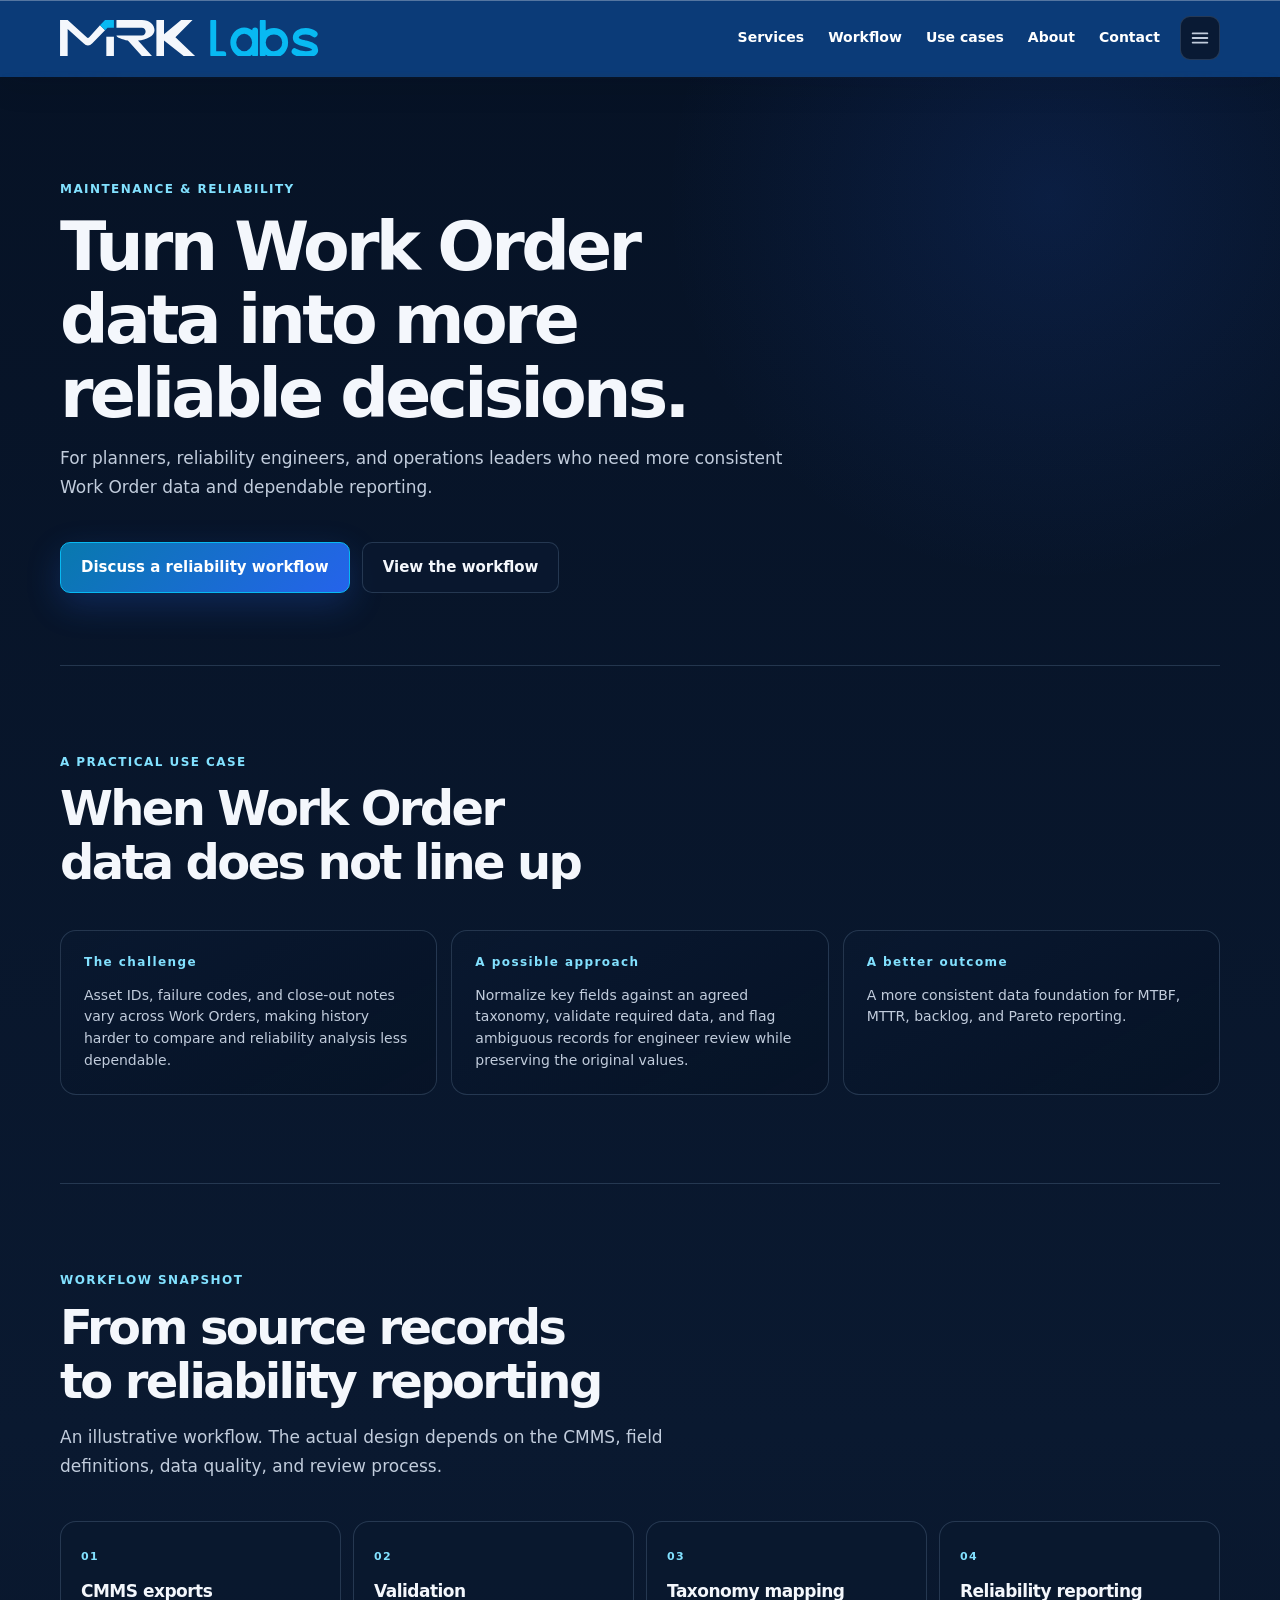
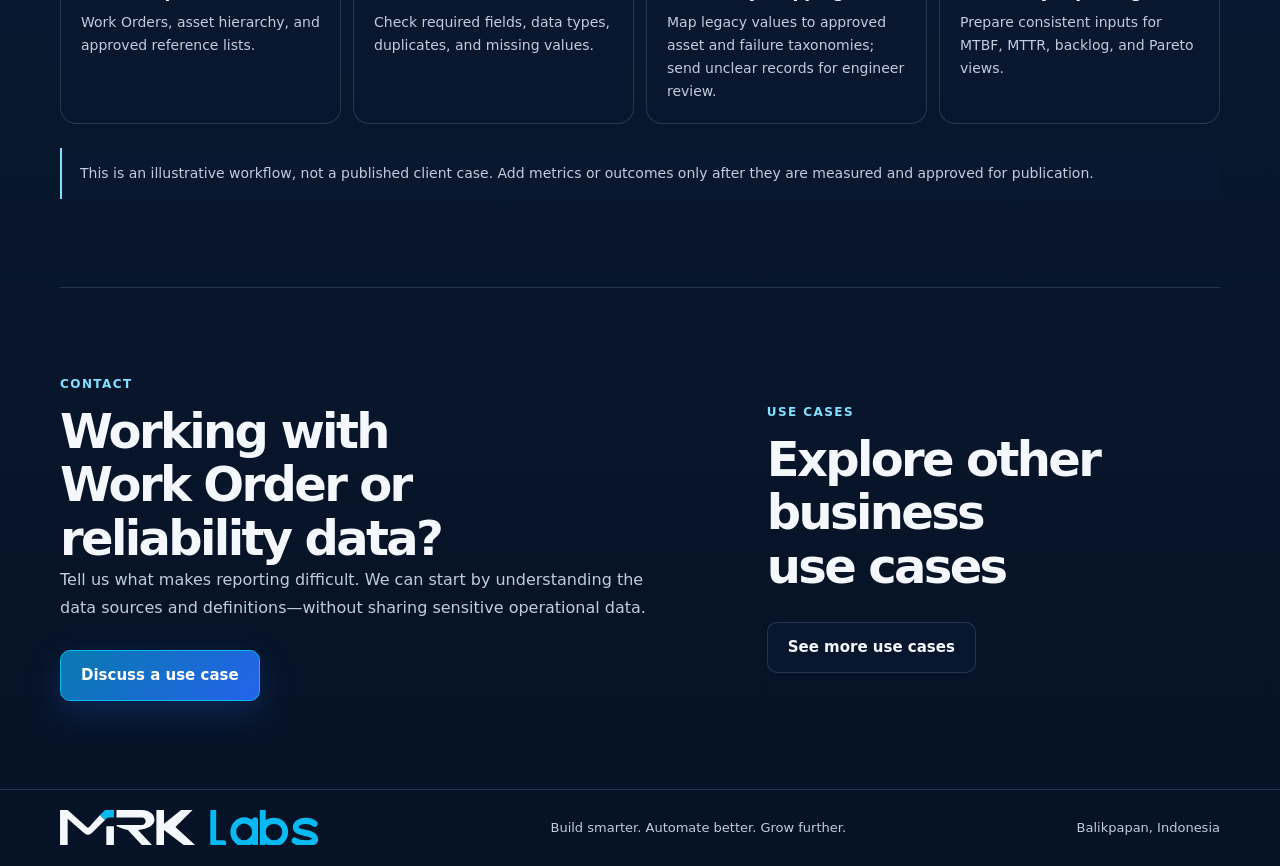
==== maintenance-reliability/index.html @ e716f24d "Add maintenance reliability use case Co-authored-by: Copilot <223556219+Copilot@users.noreply.github" ====
<!doctype html>
<html lang="en" data-theme="dark" data-asset-prefix="../">
  <head>
    <meta charset="utf-8">
    <meta name="viewport" content="width=device-width, initial-scale=1">
    <meta name="color-scheme" content="dark light">
    <meta
      name="description"
      content="A practical workflow for more consistent Work Order data and reliability reporting."
      data-description-en="A practical workflow for more consistent Work Order data and reliability reporting."
      data-description-id="Contoh workflow untuk merapikan data Work Order dan mendukung reliability reporting."
    >
    <meta name="theme-color" content="#F5F8FC">
    <title
      data-title-en="Maintenance &amp; Reliability | MRK Labs"
      data-title-id="Maintenance &amp; Reliability | MRK Labs"
    >Maintenance &amp; Reliability | MRK Labs</title>
    <link rel="icon" type="image/svg+xml" href="../assets/favicon.svg">
    <link rel="stylesheet" href="../styles.css?v=9">
  </head>
  <body>
    <a class="skip-link" href="#main-content" data-i18n="skip">Skip to content</a>

    <header class="site-header">
      <div class="container header-inner">
        <a class="brand-lockup" href="../#top" aria-label="MRK Labs">
          <img class="brand-wordmark" src="../assets/logo-primary.svg?v=15" alt="" aria-hidden="true">
        </a>
        <nav class="main-nav" aria-label="Main navigation" data-i18n-aria-label="navLabel">
          <a href="../#services" data-i18n="navServices">Services</a>
          <a href="../#process" data-i18n="navProcess">Workflow</a>
          <a href="../#use-cases" data-i18n="navUseCases">Use cases</a>
          <a href="../#about" data-i18n="navAbout">About</a>
          <a href="../#contact" data-i18n="navContact">Contact</a>
        </nav>
        <div class="header-menu">
          <button
            class="menu-toggle"
            id="menu-toggle"
            type="button"
            aria-expanded="false"
            aria-controls="header-menu-panel"
            aria-label="Toggle navigation menu"
            data-i18n-aria-label="menuToggleLabel"
          >
            <svg class="menu-icon" viewBox="0 0 24 24" aria-hidden="true" focusable="false">
              <path d="M4 7h16M4 12h16M4 17h16"></path>
            </svg>
          </button>
          <div class="header-menu-panel" id="header-menu-panel">
            <div class="header-controls">
              <button class="language-toggle" id="language-toggle" type="button" role="switch" aria-checked="false" aria-label="Switch language to Indonesian">
                <span class="language-option language-en" aria-hidden="true">EN</span>
                <span class="language-option language-id" aria-hidden="true">ID</span>
                <span class="language-thumb" aria-hidden="true"></span>
              </button>
              <div class="theme-picker" role="group" aria-label="Choose background theme" data-i18n-aria-label="themePickerLabel">
                <button class="theme-option" type="button" data-theme-value="dark" aria-pressed="true" data-i18n="themeNavy">Navy</button>
                <button class="theme-option" type="button" data-theme-value="light" aria-pressed="false" data-i18n="themeWhite">White</button>
              </div>
            </div>
          </div>
        </div>
      </div>
    </header>

    <main id="main-content">
      <section class="section container reliability-hero" id="top" aria-labelledby="maintenance-title">
        <div class="section-heading reveal">
          <p class="eyebrow" data-i18n="maintenanceEyebrow">MAINTENANCE &amp; RELIABILITY</p>
          <h1 id="maintenance-title" data-i18n="maintenanceTitle">Turn Work Order data into more reliable decisions.</h1>
          <p class="section-intro" data-i18n="maintenanceIntro">For planners, reliability engineers, and operations leaders who need more consistent Work Order data and dependable reporting.</p>
        </div>
        <div class="hero-actions reveal">
          <a class="button button-primary" href="../#contact" data-i18n="maintenancePrimaryCta">Discuss a reliability workflow</a>
          <a class="button button-secondary" href="#maintenance-workflow" data-i18n="maintenanceSecondaryCta">View the workflow</a>
        </div>
      </section>

      <section class="section container" id="maintenance-case" aria-labelledby="maintenance-case-title">
        <div class="section-heading reveal">
          <p class="eyebrow" data-i18n="maintenanceCaseEyebrow">A PRACTICAL USE CASE</p>
          <h2 id="maintenance-case-title" data-i18n="maintenanceCaseTitle">When Work Order data does not line up</h2>
        </div>
        <div class="use-case-grid">
          <article class="use-case-card reveal">
            <p class="item-number" data-i18n="maintenanceChallengeTitle">The challenge</p>
            <p data-i18n="maintenanceChallengeText">Asset IDs, failure codes, and close-out notes vary across Work Orders, making history harder to compare and reliability analysis less dependable.</p>
          </article>
          <article class="use-case-card reveal">
            <p class="item-number" data-i18n="maintenanceApproachTitle">A possible approach</p>
            <p data-i18n="maintenanceApproachText">Normalize key fields against an agreed taxonomy, validate required data, and flag ambiguous records for engineer review while preserving the original values.</p>
          </article>
          <article class="use-case-card reveal">
            <p class="item-number" data-i18n="maintenanceOutcomeTitle">A better outcome</p>
            <p data-i18n="maintenanceOutcomeText">A more consistent data foundation for MTBF, MTTR, backlog, and Pareto reporting.</p>
          </article>
        </div>
      </section>

      <section class="section container" id="maintenance-workflow" aria-labelledby="maintenance-workflow-title">
        <div class="section-heading reveal">
          <p class="eyebrow" data-i18n="maintenanceWorkflowEyebrow">WORKFLOW SNAPSHOT</p>
          <h2 id="maintenance-workflow-title" data-i18n="maintenanceWorkflowTitle">From source records to reliability reporting</h2>
          <p class="section-intro" data-i18n="maintenanceWorkflowIntro">An illustrative workflow. The actual design depends on the CMMS, field definitions, data quality, and review process.</p>
        </div>
        <div class="principle-grid">
          <article class="principle-card reveal">
            <span class="principle-number">01</span>
            <h3 data-i18n="maintenanceStepOneTitle">CMMS exports</h3>
            <p data-i18n="maintenanceStepOneText">Work Orders, asset hierarchy, and approved reference lists.</p>
          </article>
          <article class="principle-card reveal">
            <span class="principle-number">02</span>
            <h3 data-i18n="maintenanceStepTwoTitle">Validation</h3>
            <p data-i18n="maintenanceStepTwoText">Check required fields, data types, duplicates, and missing values.</p>
          </article>
          <article class="principle-card reveal">
            <span class="principle-number">03</span>
            <h3 data-i18n="maintenanceStepThreeTitle">Taxonomy mapping</h3>
            <p data-i18n="maintenanceStepThreeText">Map legacy values to approved asset and failure taxonomies; send unclear records for engineer review.</p>
          </article>
          <article class="principle-card reveal">
            <span class="principle-number">04</span>
            <h3 data-i18n="maintenanceStepFourTitle">Reliability reporting</h3>
            <p data-i18n="maintenanceStepFourText">Prepare consistent inputs for MTBF, MTTR, backlog, and Pareto views.</p>
          </article>
        </div>
        <p class="maintenance-note reveal" data-i18n="maintenanceNote">This is an illustrative workflow, not a published client case. Add metrics or outcomes only after they are measured and approved for publication.</p>
      </section>

      <section class="section contact-section container" aria-labelledby="maintenance-contact-title">
        <div class="contact-copy reveal">
          <p class="eyebrow" data-i18n="contactEyebrow">CONTACT</p>
          <h2 id="maintenance-contact-title" data-i18n="maintenanceContactTitle">Working with Work Order or reliability data?</h2>
          <p data-i18n="maintenanceContactText">Tell us what makes reporting difficult. We can start by understanding the data sources and definitions—without sharing sensitive operational data.</p>
          <a class="button button-primary" href="../#contact" data-i18n="maintenanceContactCta">Discuss a use case</a>
        </div>
        <div class="contact-copy reveal">
          <p class="eyebrow" data-i18n="useCasesEyebrow">USE CASES</p>
          <h2 data-i18n="maintenanceBackTitle">Explore other business use cases</h2>
          <a class="button button-secondary" href="../#use-cases" data-i18n="maintenanceBackCta">See more use cases</a>
        </div>
      </section>
    </main>

    <footer class="site-footer">
      <div class="container footer-inner">
        <a class="brand-lockup footer-brand-lockup" href="../#top" aria-label="MRK Labs">
          <img class="brand-wordmark" src="../assets/logo-primary.svg?v=15" alt="" aria-hidden="true">
        </a>
        <span data-i18n="footerTagline">Build smarter. Automate better. Grow further.</span>
        <span data-i18n="footerLocation">Balikpapan, Indonesia</span>
      </div>
    </footer>

    <script src="../script.js?v=13"></script>
  </body>
</html>
---- styles.css ----
:root {
  color-scheme: dark;
  --page-bg: #061225;
  --surface: #0a1930;
  --surface-soft: rgba(10, 25, 48, 0.82);
  --text: #f4f7fc;
  --muted: #c1ccdc;
  --accent: #08b9f2;
  --accent-strong: #82e1ff;
  --accent-blue: #2563eb;
  --accent-contrast: #061225;
  --control-bg: rgba(10, 25, 48, 0.9);
  --line: rgba(148, 185, 220, 0.2);
  --header-background: #0b3b78;
  --header-glass-highlight: rgba(255, 255, 255, 0.3);
  --header-text: #ffffff;
  --header-muted: #ffffff;
  --header-line: rgba(28, 60, 92, 0.2);
  --header-control-line: rgba(148, 185, 220, 0.2);
  --header-control-bg: rgba(10, 25, 48, 0.94);
  --header-control-muted: #c1ccdc;
  --header-selected-bg: #08b9f2;
  --header-selected-text: #061225;
  --header-focus: #82e1ff;
  --contrast-surface: #f4f7fc;
  --contrast-text: #061225;
  --contrast-muted: #40546b;
  --contrast-line: rgba(6, 18, 37, 0.16);
  --content-width: 1160px;
  --gutter: clamp(20px, 5vw, 56px);
  --radius: 16px;
  --shadow: 0 18px 50px rgba(2, 6, 23, 0.28);
}

* { box-sizing: border-box; }

html { scroll-behavior: smooth; }

body {
  min-width: 320px;
  margin: 0;
  overflow-x: hidden;
  background: var(--body-background,
    radial-gradient(circle at 82% 8%, rgba(37, 99, 235, 0.14), transparent 24rem),
    linear-gradient(180deg, #061225 0%, #0a1930 58%, #061225 100%));
  color: var(--text);
  font-family: system-ui, -apple-system, BlinkMacSystemFont, "Segoe UI", sans-serif;
  font-size: 16px;
  line-height: 1.65;
  -webkit-font-smoothing: antialiased;
  text-rendering: optimizeLegibility;
}

a { color: var(--accent-strong); text-decoration-thickness: 1px; text-underline-offset: 0.2em; }
a:hover { text-decoration-thickness: 2px; }
a:focus-visible, button:focus-visible, summary:focus-visible {
  outline: 3px solid var(--accent-strong);
  outline-offset: 4px;
}

.container {
  width: min(calc(100% - var(--gutter) * 2), var(--content-width));
  margin-inline: auto;
}

.skip-link {
  position: absolute;
  z-index: 100;
  top: 8px;
  left: 8px;
  min-height: 44px;
  padding: 10px 14px;
  background: var(--text);
  color: var(--page-bg);
  border-radius: 8px;
  transform: translateY(-150%);
}
.skip-link:focus { transform: translateY(0); }

.site-header {
  position: sticky;
  z-index: 50;
  top: 0;
  border-bottom: 1px solid transparent;
  background: var(--header-background);
  box-shadow: 0 8px 32px rgba(2, 6, 23, 0.1), inset 0 1px 0 var(--header-glass-highlight);
  -webkit-backdrop-filter: blur(24px) saturate(180%);
  backdrop-filter: blur(24px) saturate(180%);
}
.site-header::after {
  content: "";
  position: absolute;
  right: 0;
  bottom: -1px;
  left: 0;
  height: 3px;
  background: linear-gradient(90deg, transparent, var(--header-line) 12%, var(--header-line) 88%, transparent);
  filter: blur(1.5px);
  opacity: 1;
  pointer-events: none;
}

.header-inner {
  position: relative;
  min-height: 76px;
  display: grid;
  grid-template-columns: auto minmax(0, 1fr) auto;
  align-items: center;
  gap: 20px;
}
.header-menu { justify-self: end; }
.menu-toggle {
  width: 40px;
  height: 44px;
  display: grid;
  place-items: center;
  padding: 0;
  border: 1px solid var(--header-control-line);
  border-radius: 10px;
  background: var(--header-control-bg);
  color: var(--header-control-muted);
  cursor: pointer;
  touch-action: manipulation;
}
.menu-icon { width: 22px; height: 22px; fill: none; stroke: currentColor; stroke-width: 2; stroke-linecap: round; }
.header-menu-panel {
  position: absolute;
  z-index: 1;
  top: 100%;
  right: 0;
  width: min(126px, 100%);
  display: grid;
  gap: 12px;
  padding: 14px;
  border: 1px solid var(--line);
  border-radius: 12px;
  background: var(--surface);
  color: var(--text);
  box-shadow: 0 16px 36px rgba(2, 6, 23, 0.24);
}
.header-menu-panel[hidden] { display: none; }
.header-controls { display: grid; justify-items: start; gap: 10px; padding-top: 12px; border-top: 1px solid var(--line); }

.brand-lockup {
  min-width: 120px;
  min-height: 44px;
  display: inline-flex;
  align-items: center;
  color: var(--text);
  text-decoration: none;
  white-space: nowrap;
  transition: opacity 160ms ease;
}
.brand-lockup:hover { opacity: 0.82; text-decoration: none; }
.brand-wordmark { display: block; width: min(52vw, 260px); max-width: 100%; height: auto; flex: 0 1 auto; }

.theme-picker {
  width: 92px;
  height: 46px;
  flex: 0 0 92px;
  display: inline-flex;
  align-items: center;
  gap: 2px;
  padding: 0;
  border: 1px solid var(--header-control-line);
  border-radius: 999px;
  background: var(--header-control-bg);
}
.theme-option {
  width: 44px;
  flex: 0 0 44px;
  min-width: 44px;
  min-height: 44px;
  padding: 0;
  border: 0;
  border-radius: 999px;
  background: transparent;
  color: var(--header-control-muted);
  font: inherit;
  font-size: 10px;
  font-weight: 800;
  cursor: pointer;
  touch-action: manipulation;
}
.theme-option[aria-pressed="true"] { background: var(--header-selected-bg); color: var(--header-selected-text); }

.main-nav {
  display: flex;
  justify-self: end;
  align-items: center;
  gap: clamp(10px, 2vw, 24px);
}

.main-nav a {
  min-height: 44px;
  display: inline-flex;
  align-items: center;
  color: var(--header-muted);
  font-size: 14px;
  font-weight: 600;
  text-decoration: none;
}
.main-nav a:hover { color: var(--header-text); }

.language-toggle {
  position: relative;
  width: 88px;
  height: 44px;
  display: inline-flex;
  align-items: center;
  justify-content: space-around;
  padding: 3px;
  border: 1px solid var(--header-control-line);
  border-radius: 999px;
  background: var(--header-control-bg);
  color: var(--header-control-muted);
  font: inherit;
  font-size: 11px;
  font-weight: 800;
  cursor: pointer;
  touch-action: manipulation;
}
.language-option { position: relative; z-index: 1; width: 40px; text-align: center; transition: color 180ms ease; }
.language-en { color: var(--header-selected-text); }
.language-thumb {
  position: absolute;
  top: 5px;
  left: 3px;
  width: 44px;
  height: 34px;
  border-radius: 999px;
  background: var(--header-selected-bg);
  transition: transform 180ms ease;
}
.language-toggle[aria-checked="true"] .language-thumb { transform: translateX(40px); }
.language-toggle[aria-checked="true"] .language-en { color: var(--header-control-muted); }
.language-toggle[aria-checked="true"] .language-id { color: var(--header-selected-text); }

.site-header a:focus-visible, .site-header button:focus-visible {
  outline-color: var(--header-focus);
}

.hero {
  position: relative;
  isolation: isolate;
  min-height: 620px;
  display: grid;
  grid-template-columns: minmax(0, 1.08fr) minmax(0, 0.92fr);
  align-items: center;
  gap: clamp(44px, 8vw, 100px);
  padding-block: 88px 96px;
}
.hero::before {
  content: "";
  position: absolute;
  z-index: 1;
  inset-block: 0;
  left: 50%;
  width: var(--hero-wave-width, 100vw);
  transform: translateX(-50%);
  background:
    linear-gradient(90deg, rgba(6, 18, 37, 0.32), rgba(6, 18, 37, 0.12) 38%, transparent 74%),
    linear-gradient(180deg, rgba(6, 18, 37, 0.18), transparent 34%, transparent 78%, rgba(6, 18, 37, 0.1));
  pointer-events: none;
}
.particle-wave {
  position: absolute;
  z-index: 0;
  top: 0;
  left: 50%;
  width: var(--hero-wave-width, 100vw);
  height: var(--hero-wave-height, calc(100% + 220px));
  transform: translateX(-50%);
  pointer-events: none;
}
.hero > :not(.particle-wave) {
  position: relative;
  z-index: 2;
}

.eyebrow, .item-number, .comparison-label {
  margin: 0;
  color: var(--accent-strong);
  font-size: 12px;
  font-weight: 800;
  letter-spacing: 0.12em;
  line-height: 1.4;
}

.hero h1 {
  max-width: 760px;
  margin: 18px 0 16px;
  font-size: clamp(44px, 6.2vw, 76px);
  font-weight: 800;
  letter-spacing: -0.065em;
  line-height: 1.02;
  text-wrap: balance;
}
.accent-text {
  display: block;
  background: linear-gradient(90deg, var(--accent-strong), #93c5fd 55%, var(--accent-blue));
  background-clip: text;
  -webkit-background-clip: text;
  color: transparent;
}
.hero-tagline { margin: 0 0 10px; color: var(--text); font-size: 21px; font-weight: 700; }
.hero-description { max-width: 590px; margin: 0; color: var(--muted); font-size: 17px; line-height: 1.75; }
.hero-actions { display: flex; flex-wrap: wrap; align-items: center; gap: 12px; }

.button {
  min-height: 48px;
  width: fit-content;
  display: inline-flex;
  align-items: center;
  justify-content: center;
  margin-top: 28px;
  padding: 12px 20px;
  border: 1px solid var(--accent);
  border-radius: 10px;
  font-size: 15px;
  font-weight: 800;
  text-decoration: none;
  transition: transform 180ms ease, background 180ms ease, box-shadow 180ms ease;
}
.button-primary {
  background: linear-gradient(135deg, #0879ae, #2563eb);
  color: #fff;
  box-shadow: 0 12px 34px rgba(37, 99, 235, 0.24);
}
.button:hover { transform: translateY(-2px); box-shadow: 0 16px 38px rgba(37, 99, 235, 0.32); text-decoration: none; }
.button:active { transform: translateY(0); }

.button-secondary {
  border-color: var(--line);
  background: var(--surface-soft);
  color: var(--text);
}
.button-secondary:hover { border-color: rgba(8, 185, 242, 0.6); }

.showcase {
  position: relative;
  min-width: 0;
  overflow: clip;
  padding: 18px;
  border: 1px solid rgba(148, 185, 220, 0.24);
  border-radius: 20px;
  background:
    radial-gradient(ellipse at 86% 4%, rgba(8, 185, 242, 0.11), transparent 36%),
    linear-gradient(145deg, rgba(10, 25, 48, 0.96), rgba(6, 18, 37, 0.97));
  box-shadow: 0 24px 60px rgba(2, 6, 23, 0.38), 0 0 42px rgba(8, 185, 242, 0.07);
  backdrop-filter: blur(12px);
}
.showcase::before {
  content: "";
  position: absolute;
  top: -110px;
  right: -100px;
  width: 210px;
  height: 210px;
  border-radius: 50%;
  background: rgba(8, 185, 242, 0.07);
  filter: blur(28px);
  pointer-events: none;
}
.showcase-heading { position: relative; display: flex; align-items: center; justify-content: space-between; gap: 12px; }
.showcase-heading .eyebrow { font-size: 10px; }
.showcase-count { color: #a9bed5; font-size: 11px; font-weight: 750; letter-spacing: 0.12em; font-variant-numeric: tabular-nums; }
.showcase-stage { position: relative; height: 374px; margin: 12px 0 8px; overflow: hidden; }
.showcase-track {
  display: flex;
  width: 500%;
  height: 100%;
  transition: transform 700ms cubic-bezier(0.22, 0.68, 0, 1) 180ms;
}
.showcase-scene {
  position: relative;
  flex: 0 0 20%;
  width: 20%;
  min-width: 0;
  height: 100%;
  display: grid;
  grid-template-rows: minmax(0, 1fr) auto;
  align-items: center;
  pointer-events: none;
  transform: scale(0.96);
  transition: transform 180ms ease, opacity 180ms ease;
}
.showcase-scene[data-active="true"] { z-index: 1; transform: scale(1); }
.showcase-scene[data-exiting="true"] { opacity: 0.72; transform: translate3d(-8px, 0, 0) scale(0.94); }
.showcase-scene--clone { transform: none; }
.scene-art { display: block; width: 100%; height: 100%; max-height: 250px; overflow: visible; color: var(--accent); }
.scene-art .scene-link, .scene-art .ai-links path, .scene-art .responsive-link, .scene-art .document-flow {
  stroke: rgba(74, 164, 215, 0.48);
  stroke-width: 1.4;
  stroke-dasharray: 6 8;
}
.scene-art .scene-link-secondary { stroke: rgba(8, 185, 242, 0.26); stroke-dasharray: 3 8; }
.scene-art .scene-node rect, .scene-art .system-panel rect, .scene-art .document-sheet rect, .scene-art .data-grid rect,
.scene-art .browser-frame rect, .scene-art .mobile-frame rect {
  fill: rgba(10, 25, 48, 0.88);
  stroke: rgba(96, 169, 210, 0.48);
  stroke-width: 1.3;
}
.scene-art .scene-node path, .scene-art .scene-node circle, .scene-art .system-panel path,
.scene-art .document-sheet path, .scene-art .data-grid path, .scene-art .data-grid circle,
.scene-art .browser-frame path, .scene-art .mobile-frame path {
  stroke: #8edcf4;
  stroke-width: 1.5;
  stroke-linecap: round;
  stroke-linejoin: round;
}
.scene-art .scene-node circle, .scene-art .data-grid circle { fill: rgba(8, 185, 242, 0.2); }
.scene-art .scene-endpoint { fill: #08b9f2; filter: drop-shadow(0 0 7px rgba(8, 185, 242, 0.75)); }
.scene-art .scene-traveler { fill: #b7f2ff; filter: drop-shadow(0 0 5px rgba(8, 185, 242, 0.9)); }
.scene-art .ai-orbit ellipse { stroke: rgba(8, 185, 242, 0.38); stroke-width: 1; stroke-dasharray: 3 7; }
.scene-art .ai-points circle { fill: #08b9f2; filter: drop-shadow(0 0 5px rgba(8, 185, 242, 0.65)); }
.scene-art .ai-core circle { fill: rgba(8, 185, 242, 0.08); stroke: rgba(8, 185, 242, 0.65); stroke-width: 1.5; }
.scene-art .ai-core path { stroke: #a8edff; stroke-width: 1.6; stroke-linecap: round; }
.scene-art .ai-spark { fill: #b7f2ff; }
.scene-art .document-sheet rect { fill: rgba(10, 25, 48, 0.94); }
.scene-art .document-sheet-back { opacity: 0.42; }
.scene-art .document-scan { fill: #08b9f2; filter: drop-shadow(0 0 7px rgba(8, 185, 242, 0.8)); }
.scene-art .document-particle { fill: #b7f2ff; filter: drop-shadow(0 0 5px rgba(8, 185, 242, 0.8)); }
.scene-art .data-grid path { stroke: rgba(8, 185, 242, 0.24); stroke-width: 1; }
.scene-art .system-panel-main > rect:first-child, .scene-art .browser-frame > rect:first-child { fill: rgba(8, 25, 48, 0.95); }
.scene-art .system-panel-main > path:first-of-type, .scene-art .browser-frame > path:first-of-type { stroke: rgba(8, 185, 242, 0.34); }
.scene-art .system-panel-float rect { fill: rgba(12, 39, 67, 0.95); }
.scene-art .system-signal, .scene-art .responsive-point { fill: #08b9f2; filter: drop-shadow(0 0 6px rgba(8, 185, 242, 0.8)); }
.scene-art .browser-hero { fill: rgba(37, 99, 235, 0.2); stroke: rgba(8, 185, 242, 0.44); }
.scene-caption { position: relative; z-index: 2; padding: 10px 4px 2px; }
.scene-kicker { color: var(--accent-strong); font-size: 9px; font-weight: 800; letter-spacing: 0.13em; }
.scene-caption h2 { margin: 6px 0 4px; color: var(--text); font-size: clamp(18px, 1.7vw, 22px); font-weight: 750; letter-spacing: -0.035em; line-height: 1.2; }
.scene-caption p { max-width: 390px; margin: 0; color: var(--muted); font-size: 13px; line-height: 1.5; }
.showcase-controls { position: relative; z-index: 2; display: grid; grid-template-columns: repeat(5, minmax(44px, 1fr)); gap: 8px; }
.showcase-tab {
  position: relative;
  min-width: 44px;
  min-height: 44px;
  padding: 8px 6px 10px;
  border: 1px solid rgba(148, 185, 220, 0.16);
  border-radius: 9px;
  background: rgba(10, 25, 48, 0.54);
  color: #91a5bd;
  font: inherit;
  font-size: 10px;
  font-weight: 800;
  letter-spacing: 0.1em;
  text-align: center;
  cursor: pointer;
  transition: border-color 220ms ease, color 220ms ease, background 220ms ease;
}
.showcase-tab::after { content: ""; position: absolute; right: 7px; bottom: 4px; left: 7px; height: 2px; border-radius: 2px; background: transparent; transform: scaleX(0); transform-origin: left center; }
.showcase-tab:hover, .showcase-tab[aria-selected="true"] { border-color: rgba(8, 185, 242, 0.4); background: rgba(8, 185, 242, 0.08); color: var(--text); }
.showcase-tab[aria-selected="true"]::after { background: var(--accent); transform: scaleX(1); }
.showcase[data-rotating="true"] .showcase-tab[aria-selected="true"]::after { animation: showcase-progress 3.5s linear both; }
.showcase[data-paused="true"] .showcase-tab[aria-selected="true"]::after,
.showcase[data-rotating="false"] .showcase-tab[aria-selected="true"]::after { animation-play-state: paused; }
@keyframes showcase-progress { from { transform: scaleX(0); } to { transform: scaleX(1); } }
@keyframes route-draw { from { stroke-dashoffset: 70; opacity: 0.2; } to { stroke-dashoffset: 0; opacity: 1; } }
@keyframes node-arrive { from { opacity: 0.2; transform: scale(0.82); } to { opacity: 1; transform: scale(1); } }
@keyframes route-travel { from { transform: translateX(0); } to { transform: translateX(284px); } }
@keyframes branch-travel { from { transform: translateX(0); } to { transform: translateX(110px); } }
@keyframes orbit-turn { to { transform: rotate(360deg); } }
@keyframes core-breathe { 50% { transform: scale(1.055); filter: drop-shadow(0 0 12px rgba(8, 185, 242, 0.4)); } }
@keyframes spark-drift { 50% { opacity: 0.35; transform: translateY(-8px); } }
@keyframes scan-sweep { from { transform: translateY(-42px); opacity: 0; } 20%, 80% { opacity: 1; } to { transform: translateY(130px); opacity: 0; } }
@keyframes document-release { 50% { opacity: 0.35; transform: translateX(30px); } }
@keyframes grid-flash { 50% { fill: rgba(8, 185, 242, 0.34); } }
@keyframes panel-arrive { from { opacity: 0.15; transform: translateY(8px); } to { opacity: 1; transform: translateY(0); } }
@keyframes chart-grow { from { stroke-dashoffset: 92; } to { stroke-dashoffset: 0; } }
@keyframes browser-assemble { from { opacity: 0.3; transform: translateY(8px); } to { opacity: 1; transform: translateY(0); } }
@keyframes responsive-connect { 50% { stroke-dashoffset: 0; opacity: 1; } }
.showcase-scene[data-active="true"] .scene-link { animation: route-draw 1.25s ease-out both; }
.showcase-scene[data-active="true"] .scene-node { transform-box: fill-box; transform-origin: center; animation: node-arrive 520ms ease-out both; }
.showcase-scene[data-active="true"] .scene-node-two { animation-delay: 120ms; }
.showcase-scene[data-active="true"] .scene-node-three { animation-delay: 240ms; }
.showcase-scene[data-active="true"] .scene-node-four { animation-delay: 360ms; }
.showcase-scene[data-active="true"] .scene-node-five { animation-delay: 480ms; }
.showcase-scene[data-active="true"] .traveler-one { animation: route-travel 2.7s ease-in-out infinite; }
.showcase-scene[data-active="true"] .traveler-two { animation: branch-travel 2.2s ease-in-out infinite; }
.showcase-scene[data-active="true"] .traveler-three { animation: branch-travel 2.5s ease-in-out infinite reverse; }
.showcase-scene[data-active="true"] .ai-orbit { transform-box: fill-box; transform-origin: center; animation: orbit-turn 22s linear infinite; }
.showcase-scene[data-active="true"] .ai-core { transform-box: fill-box; transform-origin: center; animation: core-breathe 3.2s ease-in-out infinite; }
.showcase-scene[data-active="true"] .ai-spark { animation: spark-drift 2.4s ease-in-out infinite; }
.showcase-scene[data-active="true"] .ai-spark-two { animation-delay: 1.1s; }
.showcase-scene[data-active="true"] .document-scan { animation: scan-sweep 3.1s ease-in-out infinite; }
.showcase-scene[data-active="true"] .doc-particle-one { animation: document-release 2.1s ease-in-out infinite; }
.showcase-scene[data-active="true"] .doc-particle-two { animation: document-release 2.1s 0.7s ease-in-out infinite; }
.showcase-scene[data-active="true"] .data-grid circle { animation: grid-flash 1.7s ease-in-out infinite; }
.showcase-scene[data-active="true"] .data-grid circle:nth-of-type(2) { animation-delay: 350ms; }
.showcase-scene[data-active="true"] .data-grid circle:nth-of-type(3) { animation-delay: 700ms; }
.showcase-scene[data-active="true"] .system-panel { transform-box: fill-box; transform-origin: center; animation: panel-arrive 850ms ease-out both; }
.showcase-scene[data-active="true"] .system-panel-float { animation-delay: 220ms; }
.showcase-scene[data-active="true"] .system-panel-main path:last-child { stroke-dasharray: 92; animation: chart-grow 1.8s 450ms ease-out both; }
.showcase-scene[data-active="true"] .system-signal { animation: spark-drift 1.8s ease-in-out infinite; }
.showcase-scene[data-active="true"] .browser-frame, .showcase-scene[data-active="true"] .mobile-frame { transform-box: fill-box; transform-origin: center; animation: browser-assemble 800ms ease-out both; }
.showcase-scene[data-active="true"] .mobile-frame { animation-delay: 500ms; }
.showcase-scene[data-active="true"] .responsive-link { stroke-dasharray: 24; stroke-dashoffset: 24; animation: responsive-connect 1.2s 750ms ease-out infinite; }
.showcase[data-paused="true"] .scene-art *,
.showcase[data-paused="true"] .scene-art *::before,
.showcase[data-paused="true"] .scene-art *::after,
.showcase[data-paused="true"] .showcase-tab::after { animation-play-state: paused !important; }
@keyframes service-nudge { 50% { transform: translateY(-3px); } }
.service-card:hover .service-visual--automation circle:nth-child(odd),
.service-card:hover .service-visual--ai circle,
.service-card:hover .service-visual--documents circle,
.service-card:hover .service-visual--systems circle,
.service-card:hover .service-visual--infrastructure rect:last-of-type { animation: service-nudge 1.2s ease-in-out infinite; }

.section { padding-block: 88px; border-top: 1px solid var(--line); }
.hero + .section { border-top: 0; }
.section-heading { max-width: 680px; margin-bottom: 40px; }
.section-intro { max-width: 660px; margin: 14px 0 0; color: var(--muted); font-size: 17px; line-height: 1.7; }
.intro-video-section .section-heading { max-width: 760px; }
.intro-video-frame {
  overflow: hidden;
  width: min(100%, 980px);
  margin-inline: auto;
  border: 1px solid rgba(148, 185, 220, 0.22);
  border-radius: 14px;
  background: #090d13;
  box-shadow: var(--shadow);
}
.video-window-bar {
  min-height: 42px;
  display: grid;
  grid-template-columns: 1fr auto 1fr;
  align-items: center;
  padding-inline: 14px;
  border-bottom: 1px solid rgba(255, 255, 255, 0.08);
  background: linear-gradient(180deg, #20252d, #171b21);
  color: #d7dce5;
}
.video-window-controls { display: flex; align-items: center; gap: 7px; }
.video-window-dot { width: 12px; height: 12px; border-radius: 50%; box-shadow: inset 0 0 0 1px rgba(0, 0, 0, 0.14); }
.video-window-dot--close { background: #ff5f57; }
.video-window-dot--minimize { background: #febc2e; }
.video-window-dot--maximize { background: #28c840; }
.video-window-title { overflow: hidden; max-width: 100%; font-size: 12px; font-weight: 600; text-align: center; text-overflow: ellipsis; white-space: nowrap; }
.video-window-spacer { min-width: 0; }
.intro-video { display: block; width: 100%; aspect-ratio: 16 / 9; background: #020817; }
.section-heading h2, .contact-copy h2 {
  margin: 12px 0 0;
  font-size: clamp(32px, 4.2vw, 48px);
  font-weight: 800;
  letter-spacing: -0.055em;
  line-height: 1.12;
  text-wrap: balance;
}

.service-grid { display: grid; grid-template-columns: repeat(6, minmax(0, 1fr)); gap: 16px; }
.service-card {
  min-width: 0;
  min-height: 430px;
  grid-column: span 2;
  display: flex;
  flex-direction: column;
  padding: 24px;
  border: 1px solid var(--line);
  border-radius: var(--radius);
  background: var(--surface-soft);
  box-shadow: 0 12px 32px rgba(2, 6, 23, 0.14);
  backdrop-filter: blur(10px);
  transition: transform 180ms ease, border-color 180ms ease, box-shadow 180ms ease;
}
.service-card:nth-child(4) { grid-column: 2 / span 2; }
.service-card:nth-child(5) { grid-column: 4 / span 2; }
.service-card:hover { transform: translateY(-6px); border-color: rgba(8, 185, 242, 0.42); box-shadow: var(--shadow); }
.service-visual { height: 76px; display: flex; align-items: center; margin-bottom: 18px; color: var(--accent-strong); }
.service-visual svg { width: 132px; height: 72px; overflow: visible; stroke: currentColor; stroke-width: 1.35; stroke-linecap: round; stroke-linejoin: round; }
.service-visual circle, .service-visual rect { fill: rgba(8, 185, 242, 0.08); stroke: currentColor; }
.service-card h3, .process-list h3, .principle-card h3, .about-note h3 { margin: 12px 0 9px; font-size: 21px; line-height: 1.3; letter-spacing: -0.03em; }
.service-description, .process-list p, .principle-card p, .about-note > p:first-of-type, .contact-copy > p:not(.eyebrow) {
  margin: 0;
  color: var(--muted);
  line-height: 1.75;
}
.service-capabilities { display: grid; grid-template-columns: repeat(2, minmax(0, 1fr)); gap: 7px 12px; margin: 18px 0 20px; padding: 0; list-style: none; }
.service-capabilities li { position: relative; padding-left: 14px; color: #b7c8db; font-size: 13px; line-height: 1.45; }
.service-capabilities li::before { content: ""; position: absolute; top: 0.55em; left: 0; width: 5px; height: 5px; border-radius: 50%; background: var(--accent); box-shadow: 0 0 8px rgba(8, 185, 242, 0.4); }
.service-link { width: fit-content; min-height: 44px; display: inline-flex; align-items: center; gap: 8px; margin-top: auto; color: var(--accent-strong); font-size: 13px; font-weight: 750; text-decoration: none; }
.service-link::after { content: "→"; transition: transform 180ms ease; }
.service-link:hover { text-decoration: none; }
.service-link:hover::after { transform: translateX(4px); }
.service-status {
  width: fit-content;
  margin: 20px 0 0;
  padding: 7px 10px;
  border: 1px solid rgba(8, 185, 242, 0.3);
  border-radius: 12px;
  background: rgba(8, 185, 242, 0.07);
  color: var(--accent-strong);
  font-size: 12px;
  font-weight: 800;
  line-height: 1.4;
}

.process-list { position: relative; margin: 0; padding: 0; display: grid; grid-template-columns: repeat(5, minmax(0, 1fr)); gap: 12px; list-style: none; }
.process-list::before { content: ""; position: absolute; top: 21px; right: 7%; left: 7%; height: 1px; background: linear-gradient(90deg, rgba(8, 185, 242, 0.12), rgba(8, 185, 242, 0.52), rgba(8, 185, 242, 0.12)); }
.process-list li { position: relative; min-width: 0; padding: 0 14px 16px; border-bottom: 1px solid var(--line); }
.process-index {
  position: relative;
  z-index: 1;
  width: 42px;
  height: 42px;
  display: grid;
  place-items: center;
  border: 1px solid var(--contrast-line);
  border-radius: 50%;
  background: var(--contrast-surface);
  color: var(--contrast-text);
  font-size: 11px;
  font-weight: 800;
  letter-spacing: 0.05em;
}
.process-list h3 { margin: 18px 0 8px; font-size: 17px; }
.process-list p { font-size: 14px; line-height: 1.6; }
.process-list.is-visible li { animation: process-arrive 520ms ease-out both; }
.process-list.is-visible li:nth-child(2) { animation-delay: 90ms; }
.process-list.is-visible li:nth-child(3) { animation-delay: 180ms; }
.process-list.is-visible li:nth-child(4) { animation-delay: 270ms; }
.process-list.is-visible li:nth-child(5) { animation-delay: 360ms; }
@keyframes process-arrive { from { opacity: 0.3; transform: translateY(10px); } to { opacity: 1; transform: translateY(0); } }

.use-case-grid { display: grid; grid-template-columns: repeat(6, minmax(0, 1fr)); gap: 14px; }
.use-case-card {
  grid-column: span 2;
  min-width: 0;
  padding: 23px;
  border: 1px solid var(--line);
  border-radius: var(--radius);
  background: linear-gradient(150deg, rgba(10, 25, 48, 0.8), rgba(6, 18, 37, 0.78));
  transition: transform 180ms ease, border-color 180ms ease, box-shadow 180ms ease;
}
.use-case-card:hover, .principle-card:hover { transform: translateY(-4px); border-color: rgba(8, 185, 242, 0.36); box-shadow: 0 14px 34px rgba(2, 6, 23, 0.22); }
.use-case-card h3 { min-height: 2.6em; margin: 14px 0 18px; font-size: 19px; line-height: 1.3; letter-spacing: -0.03em; }
.use-case-card > p:not(.item-number) { margin: 14px 0 0; color: var(--muted); font-size: 14px; line-height: 1.55; }
.use-case-card > p strong, .use-case-card > p span { display: block; }
.use-case-card > p strong { margin-bottom: 3px; color: var(--accent-strong); font-size: 10px; letter-spacing: 0.08em; text-transform: uppercase; }
.use-case-card .case-benefit { padding-top: 13px; border-top: 1px solid rgba(148, 185, 220, 0.14); }
.use-case-card .service-link { margin-top: 14px; }

.reliability-hero { padding-block: 104px 72px; border-top: 0; }
.reliability-hero .section-heading { max-width: 860px; }
.reliability-hero h1 {
  margin: 12px 0 0;
  font-size: clamp(40px, 6vw, 68px);
  font-weight: 800;
  letter-spacing: -0.055em;
  line-height: 1.08;
  text-wrap: balance;
}
.reliability-hero .section-intro { max-width: 760px; }
.reliability-hero .hero-actions { margin-top: 24px; }
.reliability-hero .button { margin-top: 0; }
.maintenance-note {
  margin: 24px 0 0;
  padding: 14px 18px;
  border-left: 2px solid var(--accent-strong);
  background: var(--surface-soft);
  color: var(--muted);
  font-size: 14px;
  line-height: 1.6;
}

.about-section { display: block; }
.about-section .section-heading { max-width: 740px; }
.principle-grid { display: grid; grid-template-columns: repeat(4, minmax(0, 1fr)); gap: 12px; }
.principle-card { min-width: 0; padding: 20px; border: 1px solid var(--line); border-radius: var(--radius); background: rgba(10, 25, 48, 0.62); transition: transform 180ms ease, border-color 180ms ease, box-shadow 180ms ease; }
.principle-number { color: var(--accent-strong); font-size: 11px; font-weight: 800; letter-spacing: 0.12em; }
.principle-card h3 { margin-top: 12px; font-size: 17px; }
.principle-card p { margin: 0; color: var(--muted); font-size: 14px; line-height: 1.65; }
.about-note {
  max-width: 820px;
  margin-top: 28px;
  padding: 24px 26px;
  border-left: 2px solid var(--accent);
  border-radius: 0 var(--radius) var(--radius) 0;
  background: var(--surface-soft);
  color: var(--text);
  box-shadow: 0 12px 32px rgba(2, 6, 23, 0.18);
}
.about-note h3 { margin-top: 0; font-size: 18px; }
.about-note > p:first-of-type { max-width: 740px; color: var(--muted); }
.location-line { margin: 16px 0 0; padding-top: 13px; border-top: 1px solid var(--line); color: var(--muted); font-size: 13px; }

.faq-list { border-top: 1px solid var(--line); }
.faq-list details { border-bottom: 1px solid var(--line); }
.faq-list summary {
  min-height: 64px;
  display: flex;
  align-items: center;
  gap: 16px;
  padding: 14px 4px;
  font-size: 18px;
  font-weight: 750;
  cursor: pointer;
}
.faq-list summary::after { content: "+"; margin-left: auto; color: var(--accent-strong); font-size: 24px; }
.faq-list details[open] summary::after { content: "−"; }
.faq-list details p { max-width: 760px; margin: 0; padding: 0 44px 20px 4px; color: var(--muted); }

.contact-section {
  display: grid;
  grid-template-columns: minmax(0, 1fr) minmax(320px, 0.75fr);
  align-items: center;
  gap: clamp(40px, 8vw, 112px);
}
.contact-copy { max-width: 600px; }
.contact-copy > p:last-child { margin-top: 16px; }
.contact-list { margin: 0; padding: 0; list-style: none; border-top: 1px solid var(--line); }
.contact-list li { border-bottom: 1px solid var(--line); }
.contact-list a { min-height: 64px; display: flex; align-items: center; justify-content: space-between; gap: 16px; color: var(--text); font-weight: 750; text-decoration: none; }
.contact-list a:hover { color: var(--accent-strong); }
.contact-list a span:last-child { max-width: 60%; overflow-wrap: anywhere; color: var(--muted); font-size: 14px; font-weight: 500; text-align: right; }

.site-footer { border-top: 1px solid var(--line); }
.footer-inner { min-height: 76px; display: flex; align-items: center; justify-content: space-between; gap: 16px; color: var(--muted); font-size: 13px; }
.footer-brand-lockup { flex: 0 0 auto; }
.footer-brand-lockup .brand-wordmark { width: min(42vw, 260px); }

.reveal { opacity: 0; transform: translateY(18px); transition: opacity 520ms ease, transform 520ms ease; }
.reveal.is-visible { opacity: 1; transform: translateY(0); }

html[data-theme="light"] {
  color-scheme: light;
  --page-bg: #f5f8fc;
  --surface: #ffffff;
  --surface-soft: #e4eef8;
  --text: #12243a;
  --muted: #40546b;
  --accent: #00658b;
  --accent-strong: #00658b;
  --accent-contrast: #ffffff;
  --line: #a7b6c6;
  --header-background: #f5f8fc;
  --header-glass-highlight: rgba(255, 255, 255, 0.16);
  --header-text: #061225;
  --header-muted: #12243a;
  --header-line: rgba(148, 185, 220, 0.2);
  --header-control-line: rgba(148, 185, 220, 0.2);
  --header-control-bg: rgba(10, 25, 48, 0.94);
  --header-control-muted: #c1ccdc;
  --header-selected-bg: #08b9f2;
  --header-selected-text: #061225;
  --header-focus: #82e1ff;
  --contrast-surface: #061225;
  --contrast-text: #f4f7fc;
  --contrast-muted: #c1ccdc;
  --contrast-line: rgba(244, 247, 252, 0.2);
  --control-bg: #d6e4f1;
  --card-blue: #2163c5;
  --shadow: 0 18px 50px rgba(27, 52, 80, 0.12);
  --body-background:
    radial-gradient(circle at 82% 8%, rgba(37, 99, 235, 0.09), transparent 24rem),
    linear-gradient(180deg, #f8fbff 0%, #edf4fa 58%, #f5f8fc 100%);
}

html[data-theme="light"] .accent-text {
  background-image: linear-gradient(90deg, #00658b, #2563eb);
}

html[data-theme="light"] .hero::before {
  background:
    linear-gradient(90deg, rgba(245, 248, 252, 0.38), rgba(245, 248, 252, 0.14) 38%, transparent 74%),
    linear-gradient(180deg, rgba(245, 248, 252, 0.2), transparent 34%, transparent 78%, rgba(245, 248, 252, 0.14));
}

html[data-theme="light"] .particle-wave {
  opacity: 0.7;
}

html[data-theme="light"] .showcase {
  border-color: rgba(255, 255, 255, 0.38);
  background:
    radial-gradient(ellipse at 86% 4%, rgba(255, 255, 255, 0.12), transparent 36%),
    linear-gradient(145deg, #00658b, #2563eb);
  box-shadow: 0 24px 60px rgba(27, 52, 80, 0.12), 0 0 42px rgba(8, 185, 242, 0.06);
}

html[data-theme="light"] .showcase-count {
  color: #ffffff;
}

html[data-theme="light"] .scene-art .scene-link,
html[data-theme="light"] .scene-art .ai-links path,
html[data-theme="light"] .scene-art .responsive-link,
html[data-theme="light"] .scene-art .document-flow {
  stroke: rgba(14, 86, 119, 0.72);
}

html[data-theme="light"] .scene-art .scene-node rect,
html[data-theme="light"] .scene-art .system-panel rect,
html[data-theme="light"] .scene-art .document-sheet rect,
html[data-theme="light"] .scene-art .data-grid rect,
html[data-theme="light"] .scene-art .browser-frame rect,
html[data-theme="light"] .scene-art .mobile-frame rect {
  fill: #e1edf8;
  stroke: rgba(14, 86, 119, 0.62);
}

html[data-theme="light"] .scene-art .scene-node path,
html[data-theme="light"] .scene-art .scene-node circle,
html[data-theme="light"] .scene-art .system-panel path,
html[data-theme="light"] .scene-art .document-sheet path,
html[data-theme="light"] .scene-art .data-grid path,
html[data-theme="light"] .scene-art .browser-frame path,
html[data-theme="light"] .scene-art .mobile-frame path,
html[data-theme="light"] .scene-art .ai-core path {
  stroke: #0e5677;
}

html[data-theme="light"] .scene-art .scene-link-secondary,
html[data-theme="light"] .scene-art .ai-orbit ellipse {
  stroke: rgba(14, 86, 119, 0.48);
}

html[data-theme="light"] .scene-art .scene-node circle,
html[data-theme="light"] .scene-art .data-grid circle,
html[data-theme="light"] .scene-art .ai-core circle {
  fill: rgba(0, 101, 139, 0.14);
}

html[data-theme="light"] .scene-art .scene-endpoint,
html[data-theme="light"] .scene-art .scene-traveler,
html[data-theme="light"] .scene-art .ai-points circle,
html[data-theme="light"] .scene-art .ai-spark,
html[data-theme="light"] .scene-art .document-scan,
html[data-theme="light"] .scene-art .document-particle,
html[data-theme="light"] .scene-art .system-signal,
html[data-theme="light"] .scene-art .responsive-point {
  fill: #00658b;
  filter: none;
}

html[data-theme="light"] .scene-art .ai-core circle {
  stroke: #00658b;
}

html[data-theme="light"] .scene-art .ai-core path {
  stroke: #0e5677;
}

html[data-theme="light"] .scene-art .browser-hero {
  fill: rgba(37, 99, 235, 0.12);
  stroke: rgba(0, 101, 139, 0.72);
}

html[data-theme="light"] .scene-art .data-grid path {
  stroke: rgba(0, 101, 139, 0.5);
}

html[data-theme="light"] .showcase-tab {
  border-color: var(--line);
  background: #e4eef8;
  color: #40546b;
}

html[data-theme="light"] .showcase-tab:hover,
html[data-theme="light"] .showcase-tab[aria-selected="true"] {
  border-color: #00658b;
  background: rgba(0, 101, 139, 0.16);
  color: var(--text);
}

html[data-theme="light"] .service-capabilities li {
  color: var(--muted);
}

html[data-theme="light"] .service-card:hover,
html[data-theme="light"] .use-case-card:hover,
html[data-theme="light"] .principle-card:hover {
  border-color: #00658b;
}

html[data-theme="light"] .service-status {
  border-color: rgba(0, 101, 139, 0.45);
  background: rgba(0, 101, 139, 0.08);
}

html[data-theme="light"] .process-list::before {
  background: linear-gradient(90deg, rgba(0, 101, 139, 0.22), rgba(0, 101, 139, 0.58), rgba(0, 101, 139, 0.22));
}

html[data-theme="light"] .use-case-card,
html[data-theme="light"] .principle-card,
html[data-theme="light"] .service-card {
  background: var(--card-blue);
}

html[data-theme="light"] .showcase {
  color: #ffffff;
}

html[data-theme="light"] .showcase .eyebrow,
html[data-theme="light"] .showcase .scene-kicker,
html[data-theme="light"] .showcase .scene-caption h2,
html[data-theme="light"] .showcase .scene-caption p {
  color: #ffffff;
}

html[data-theme="light"] .showcase .showcase-tab {
  border-color: rgba(255, 255, 255, 0.42);
  background: rgba(255, 255, 255, 0.12);
  color: #ffffff;
}

html[data-theme="light"] .showcase .showcase-tab:hover {
  background: rgba(255, 255, 255, 0.22);
}

html[data-theme="light"] .showcase .showcase-tab[aria-selected="true"] {
  border-color: #ffffff;
  background: #ffffff;
  color: #00658b;
}

html[data-theme="light"] .showcase .showcase-tab[aria-selected="true"]::after {
  background: #2563eb;
}

html[data-theme="light"] .showcase .scene-art .scene-link,
html[data-theme="light"] .showcase .scene-art .ai-links path,
html[data-theme="light"] .showcase .scene-art .responsive-link,
html[data-theme="light"] .showcase .scene-art .document-flow,
html[data-theme="light"] .showcase .scene-art .scene-link-secondary,
html[data-theme="light"] .showcase .scene-art .ai-orbit ellipse {
  stroke: rgba(255, 255, 255, 0.7);
}

html[data-theme="light"] .showcase .scene-art .scene-node rect,
html[data-theme="light"] .showcase .scene-art .system-panel rect,
html[data-theme="light"] .showcase .scene-art .document-sheet rect,
html[data-theme="light"] .showcase .scene-art .data-grid rect,
html[data-theme="light"] .showcase .scene-art .browser-frame rect,
html[data-theme="light"] .showcase .scene-art .mobile-frame rect {
  fill: rgba(255, 255, 255, 0.12);
  stroke: rgba(255, 255, 255, 0.8);
}

html[data-theme="light"] .showcase .scene-art .scene-node path,
html[data-theme="light"] .showcase .scene-art .scene-node circle,
html[data-theme="light"] .showcase .scene-art .system-panel path,
html[data-theme="light"] .showcase .scene-art .document-sheet path,
html[data-theme="light"] .showcase .scene-art .data-grid path,
html[data-theme="light"] .showcase .scene-art .browser-frame path,
html[data-theme="light"] .showcase .scene-art .mobile-frame path,
html[data-theme="light"] .showcase .scene-art .ai-core path {
  stroke: #ffffff;
}

html[data-theme="light"] .showcase .scene-art .scene-node circle,
html[data-theme="light"] .showcase .scene-art .data-grid circle {
  fill: rgba(255, 255, 255, 0.2);
}

html[data-theme="light"] .showcase .scene-art .scene-endpoint,
html[data-theme="light"] .showcase .scene-art .scene-traveler,
html[data-theme="light"] .showcase .scene-art .ai-points circle,
html[data-theme="light"] .showcase .scene-art .ai-spark,
html[data-theme="light"] .showcase .scene-art .document-scan,
html[data-theme="light"] .showcase .scene-art .document-particle,
html[data-theme="light"] .showcase .scene-art .system-signal,
html[data-theme="light"] .showcase .scene-art .responsive-point {
  fill: #ffffff;
  filter: none;
}

html[data-theme="light"] .showcase .scene-art .ai-core circle {
  fill: rgba(255, 255, 255, 0.16);
  stroke: #ffffff;
}

html[data-theme="light"] .showcase .scene-art .browser-hero {
  fill: rgba(255, 255, 255, 0.16);
  stroke: #ffffff;
}

html[data-theme="light"] .service-card,
html[data-theme="light"] .use-case-card,
html[data-theme="light"] .principle-card {
  border-color: rgba(255, 255, 255, 0.34);
  color: #ffffff;
}

html[data-theme="light"] .service-card .item-number,
html[data-theme="light"] .service-card .service-visual,
html[data-theme="light"] .service-card .service-link,
html[data-theme="light"] .use-case-card .item-number,
html[data-theme="light"] .principle-card .principle-number {
  color: #ffffff;
}

html[data-theme="light"] .service-card .service-description,
html[data-theme="light"] .service-card .service-capabilities li,
html[data-theme="light"] .use-case-card > p:not(.item-number),
html[data-theme="light"] .principle-card p {
  color: #ffffff;
}

html[data-theme="light"] .use-case-card > p strong {
  color: #ffffff;
}

html[data-theme="light"] .use-case-card .case-benefit {
  border-color: rgba(255, 255, 255, 0.34);
}

html[data-theme="light"] .service-card:hover,
html[data-theme="light"] .use-case-card:hover,
html[data-theme="light"] .principle-card:hover {
  border-color: #ffffff;
}

html[data-theme="light"] .service-status {
  border-color: rgba(255, 255, 255, 0.8);
  background: #ffffff;
  color: var(--card-blue);
}

html[data-theme="light"] .button-primary {
  border-color: var(--card-blue);
  background: var(--card-blue);
  box-shadow: 0 12px 34px rgba(33, 99, 197, 0.24);
}

html[data-theme="light"] .button-primary:hover {
  box-shadow: 0 16px 38px rgba(33, 99, 197, 0.32);
}

html[data-theme="light"] .button-secondary:hover {
  border-color: #00658b;
}

html[data-theme="light"] .about-note {
  border-left-color: #ffffff;
  background: var(--card-blue);
  color: #ffffff;
}

html[data-theme="light"] .about-note > p:first-of-type {
  color: #ffffff;
}

html[data-theme="light"] .about-note .location-line {
  border-top-color: rgba(255, 255, 255, 0.2);
  color: #ffffff;
}

html[data-theme="light"] .showcase :focus-visible,
html[data-theme="light"] .service-card :focus-visible,
html[data-theme="light"] .use-case-card :focus-visible,
html[data-theme="light"] .principle-card :focus-visible {
  outline-color: #ffffff;
}

@media (max-width: 620px) {
  html[data-theme="light"] .hero::before {
    background: linear-gradient(180deg, rgba(245, 248, 252, 0.46), rgba(245, 248, 252, 0.22) 38%, transparent 70%, rgba(245, 248, 252, 0.16));
  }
}

@media (max-width: 900px) {
  .hero { min-height: 0; grid-template-columns: minmax(0, 1.05fr) minmax(280px, 0.95fr); gap: 28px; padding-block: 72px 80px; }
  .showcase { padding: 16px; }
  .showcase-stage { height: 350px; }
  .service-grid, .use-case-grid { grid-template-columns: repeat(2, minmax(0, 1fr)); }
  .service-card, .service-card:nth-child(4), .service-card:nth-child(5),
  .use-case-card, .use-case-card:nth-child(4), .use-case-card:nth-child(5) { grid-column: auto; }
  .service-card { min-height: 420px; }
  .process-list { grid-template-columns: repeat(2, minmax(0, 1fr)); row-gap: 22px; }
  .process-list::before { display: none; }
  .principle-grid { grid-template-columns: repeat(2, minmax(0, 1fr)); }
}

@media (max-width: 700px) {
  .hero { grid-template-columns: minmax(0, 1fr); gap: 36px; }
  .hero-copy { max-width: 620px; }
  .showcase { width: 100%; max-width: 540px; justify-self: center; }
  .contact-section { grid-template-columns: minmax(0, 1fr); gap: 28px; }
}

@media (max-width: 800px) {
  .header-inner { min-height: 64px; grid-template-columns: minmax(0, 1fr) auto; gap: 8px; }
  .brand-lockup { min-width: 116px; }
  .brand-wordmark { width: min(30vw, 260px); }
  .header-menu { position: absolute; top: 72px; right: 0; z-index: 2; }
  .menu-toggle { width: 32px; height: 32px; border-radius: 8px; }
  .menu-icon { width: 18px; height: 18px; }
  .main-nav {
    position: absolute;
    top: 64px;
    left: calc(-1 * var(--gutter));
    width: calc(100% + var(--gutter) * 2);
    min-height: 48px;
    padding-right: 52px;
    justify-content: stretch;
    gap: 0;
    border-bottom: 1px solid var(--header-line);
    background: var(--header-background);
    -webkit-backdrop-filter: blur(24px) saturate(180%);
    backdrop-filter: blur(24px) saturate(180%);
  }
  .main-nav a {
    min-width: 0;
    flex: 1 1 20%;
    justify-content: center;
    padding-inline: 4px;
    border-right: 1px solid var(--header-line);
    font-size: 11px;
    line-height: 1.2;
    text-align: center;
  }
  .main-nav a:last-child { border-right: 0; }
  .header-menu-panel {
    top: calc(100% + 8px);
    width: min(126px, calc(100vw - var(--gutter) * 2));
  }
}

@media (max-width: 620px) {
  :root { --gutter: 20px; --radius: 14px; }
  .header-inner { min-height: 44px; }
  .header-menu { top: 52px; }
  .main-nav { top: 44px; }
  .hero { grid-template-columns: minmax(0, 1fr); gap: 44px; padding-block: 112px 72px; }
  .hero::before {
    background: linear-gradient(180deg, rgba(6, 18, 37, 0.42), rgba(6, 18, 37, 0.2) 38%, transparent 70%, rgba(6, 18, 37, 0.12));
  }
  .hero h1 { font-size: clamp(42px, 12.5vw, 58px); }
  .hero h1 .accent-text { line-height: 1.2; padding-bottom: 0.14em; }
  .hero-tagline { font-size: 19px; }
  .hero-description { font-size: 16px; }
  .hero-actions { margin-top: 28px; }
  .hero-actions .button { flex: 1 1 170px; margin-top: 0; }
  .showcase { width: 100%; max-width: 500px; padding: 14px; }
  .showcase-stage { height: 346px; margin-block: 10px 7px; }
  .scene-art { max-height: 225px; }
  .scene-caption h2 { font-size: 19px; }
  .scene-caption p { font-size: 12px; }
  .showcase-controls { gap: 6px; }
  .section { padding-block: 64px; }
  .reliability-hero { padding-block: 80px 56px; }
  .section-heading { margin-bottom: 28px; }
  .section-heading h2, .contact-copy h2 { font-size: clamp(30px, 9vw, 38px); }
  .service-grid { grid-template-columns: minmax(0, 1fr); }
  .service-card { grid-column: auto; min-height: 0; }
  .use-case-grid, .principle-grid { grid-template-columns: minmax(0, 1fr); }
  .process-list { grid-template-columns: minmax(0, 1fr); gap: 16px; }
  .process-list::before { top: 20px; bottom: 34px; left: 20px; right: auto; display: block; width: 1px; height: auto; }
  .process-list li { min-height: 76px; padding: 0 0 16px 58px; border-bottom: 0; }
  .process-index { position: absolute; top: 0; left: 0; }
  .process-list h3 { margin: 0 0 5px; }
  .use-case-card h3 { min-height: 0; }
  .about-note { padding: 20px; }
  .contact-section { grid-template-columns: minmax(0, 1fr); gap: 28px; }
  .contact-list a { min-height: 64px; }
  .footer-inner { min-height: 0; flex-wrap: wrap; justify-content: flex-start; padding-block: 20px; row-gap: 4px; }
  .footer-inner span:nth-child(2) { flex-basis: 100%; order: 3; }
  .footer-inner span:nth-child(3) { order: 2; }
}

@media (max-width: 370px) {
  .header-inner { grid-template-columns: auto auto; justify-content: space-between; }
  .brand-lockup { min-width: 88px; }
  .brand-wordmark { width: min(32vw, 260px); height: auto; }
  .main-nav { gap: 0; }
  .main-nav a { font-size: 11px; }
  .header-inner { gap: 4px; }
  .brand-lockup { min-width: 64px; }
  .brand-wordmark { width: min(25vw, 260px); }
  .language-toggle { width: 88px; }
  .theme-option { font-size: 9px; }
}

@media (prefers-reduced-motion: reduce) {
  html { scroll-behavior: auto; }
  *, *::before, *::after {
    transition-duration: 0.01ms !important;
    animation-duration: 0.01ms !important;
    animation-iteration-count: 1 !important;
  }
  .reveal { opacity: 1; transform: none; }
  .showcase-track, .showcase-scene, .showcase .scene-art *, .showcase-tab::after { animation: none !important; transition: none !important; }
}
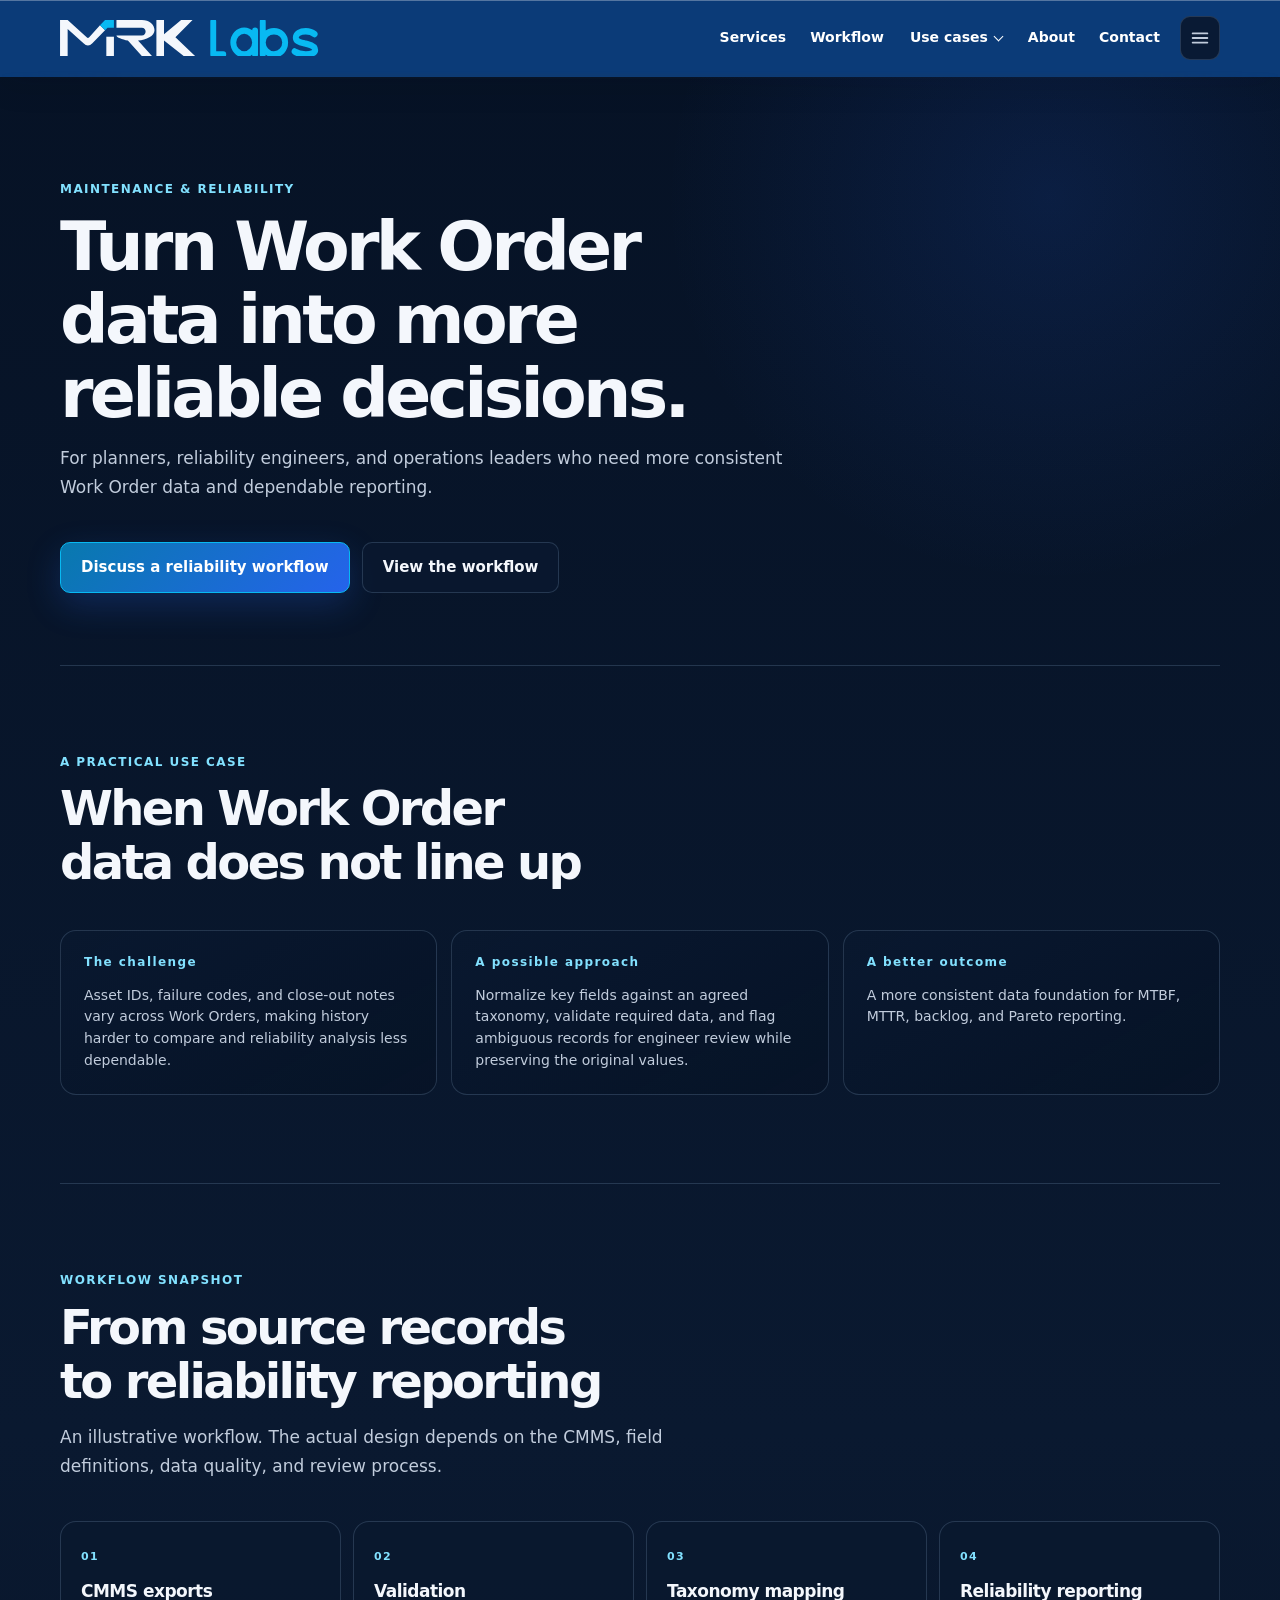
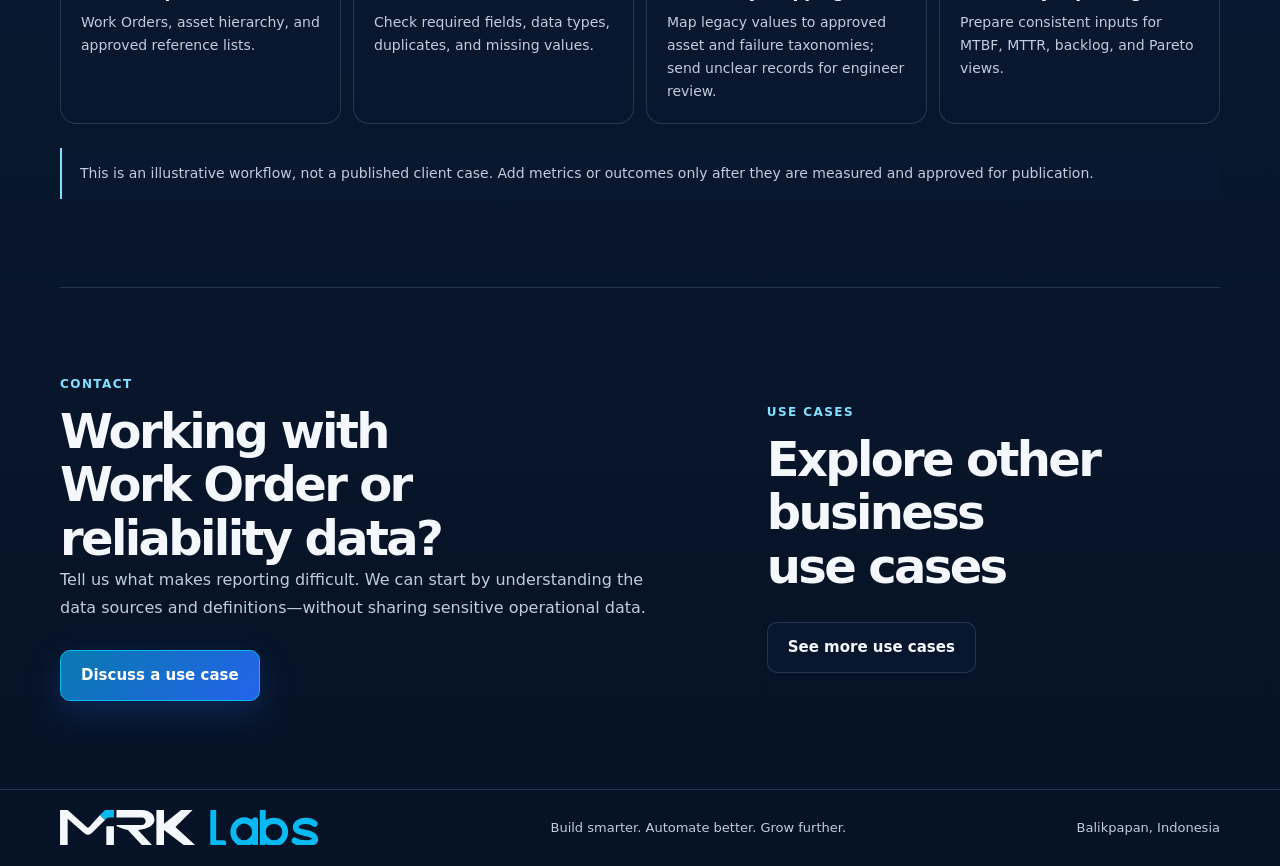
==== commit 0f71560a: "Add use cases navigation dropdown Co-authored-by: Copilot <223556219+Copilot@users.noreply.github.co" ====
--- a/maintenance-reliability/index.html
+++ b/maintenance-reliability/index.html
@@ -16,7 +16,7 @@
       data-title-id="Maintenance &amp; Reliability | MRK Labs"
     >Maintenance &amp; Reliability | MRK Labs</title>
     <link rel="icon" type="image/svg+xml" href="../assets/favicon.svg">
-    <link rel="stylesheet" href="../styles.css?v=9">
+    <link rel="stylesheet" href="../styles.css?v=10">
   </head>
   <body>
     <a class="skip-link" href="#main-content" data-i18n="skip">Skip to content</a>
@@ -29,7 +29,21 @@
         <nav class="main-nav" aria-label="Main navigation" data-i18n-aria-label="navLabel">
           <a href="../#services" data-i18n="navServices">Services</a>
           <a href="../#process" data-i18n="navProcess">Workflow</a>
-          <a href="../#use-cases" data-i18n="navUseCases">Use cases</a>
+          <div class="nav-dropdown">
+            <button
+              class="nav-dropdown-toggle"
+              id="use-cases-toggle"
+              type="button"
+              aria-expanded="false"
+              aria-haspopup="true"
+              aria-controls="use-cases-menu"
+              data-i18n="navUseCases"
+            >Use cases</button>
+            <div class="nav-dropdown-menu" id="use-cases-menu" role="group" aria-label="Use cases menu" data-i18n-aria-label="navUseCasesMenuLabel">
+              <a href="../#use-cases" data-i18n="navUseCasesAll">All use cases</a>
+              <a href="./" aria-current="page" data-i18n="navUseCaseWorkOrder">Work Order data</a>
+            </div>
+          </div>
           <a href="../#about" data-i18n="navAbout">About</a>
           <a href="../#contact" data-i18n="navContact">Contact</a>
         </nav>
@@ -154,6 +168,6 @@
       </div>
     </footer>
 
-    <script src="../script.js?v=13"></script>
+    <script src="../script.js?v=14"></script>
   </body>
 </html>
--- a/styles.css
+++ b/styles.css
@@ -201,6 +201,68 @@
   text-decoration: none;
 }
 .main-nav a:hover { color: var(--header-text); }
+.nav-dropdown { position: relative; }
+.nav-dropdown-toggle {
+  min-height: 44px;
+  display: inline-flex;
+  align-items: center;
+  padding: 0 2px;
+  border: 0;
+  background: transparent;
+  color: var(--header-muted);
+  font: inherit;
+  font-size: 14px;
+  font-weight: 600;
+  cursor: pointer;
+  touch-action: manipulation;
+}
+.nav-dropdown-toggle:hover { color: var(--header-text); }
+.nav-dropdown-toggle::after {
+  width: 6px;
+  height: 6px;
+  margin-left: 7px;
+  border-right: 1.5px solid currentColor;
+  border-bottom: 1.5px solid currentColor;
+  content: "";
+  transform: translateY(-2px) rotate(45deg);
+  transition: transform 160ms ease;
+}
+.nav-dropdown-toggle[aria-expanded="true"]::after { transform: translateY(1px) rotate(225deg); }
+.nav-dropdown-menu {
+  position: absolute;
+  z-index: 60;
+  top: calc(100% + 10px);
+  left: 0;
+  width: max-content;
+  min-width: 200px;
+  max-width: calc(100vw - var(--gutter) * 2);
+  display: grid;
+  gap: 4px;
+  padding: 8px;
+  border: 1px solid var(--line);
+  border-radius: 12px;
+  background: var(--surface);
+  box-shadow: 0 16px 36px rgba(2, 6, 23, 0.24);
+}
+.nav-dropdown-menu[hidden] { display: none; }
+.main-nav .nav-dropdown-menu a {
+  min-height: 40px;
+  display: flex;
+  align-items: center;
+  padding: 8px 10px;
+  border: 0;
+  border-radius: 8px;
+  color: var(--text);
+  font-size: 13px;
+  line-height: 1.35;
+  text-align: left;
+  white-space: normal;
+}
+.main-nav .nav-dropdown-menu a:hover,
+.main-nav .nav-dropdown-menu a[aria-current="page"] {
+  background: var(--surface-soft);
+  color: var(--accent-strong);
+}
 
 .language-toggle {
   position: relative;
@@ -1112,6 +1174,19 @@
     text-align: center;
   }
   .main-nav a:last-child { border-right: 0; }
+  .main-nav .nav-dropdown { min-width: 0; flex: 1 1 20%; display: flex; justify-content: center; }
+  .main-nav .nav-dropdown-toggle {
+    width: 100%;
+    min-width: 0;
+    justify-content: center;
+    padding-inline: 2px;
+    font-size: 10px;
+    line-height: 1.15;
+    white-space: normal;
+  }
+  .nav-dropdown-toggle::after { width: 5px; height: 5px; margin-left: 4px; flex: 0 0 5px; }
+  .main-nav .nav-dropdown-menu { top: calc(100% + 6px); left: 50%; width: min(230px, calc(100vw - var(--gutter) * 2)); min-width: 190px; transform: translateX(-50%); }
+  .main-nav .nav-dropdown-menu a { min-height: 40px; flex: none; justify-content: flex-start; padding: 8px 10px; font-size: 13px; text-align: left; }
   .header-menu-panel {
     top: calc(100% + 8px);
     width: min(126px, calc(100vw - var(--gutter) * 2));
